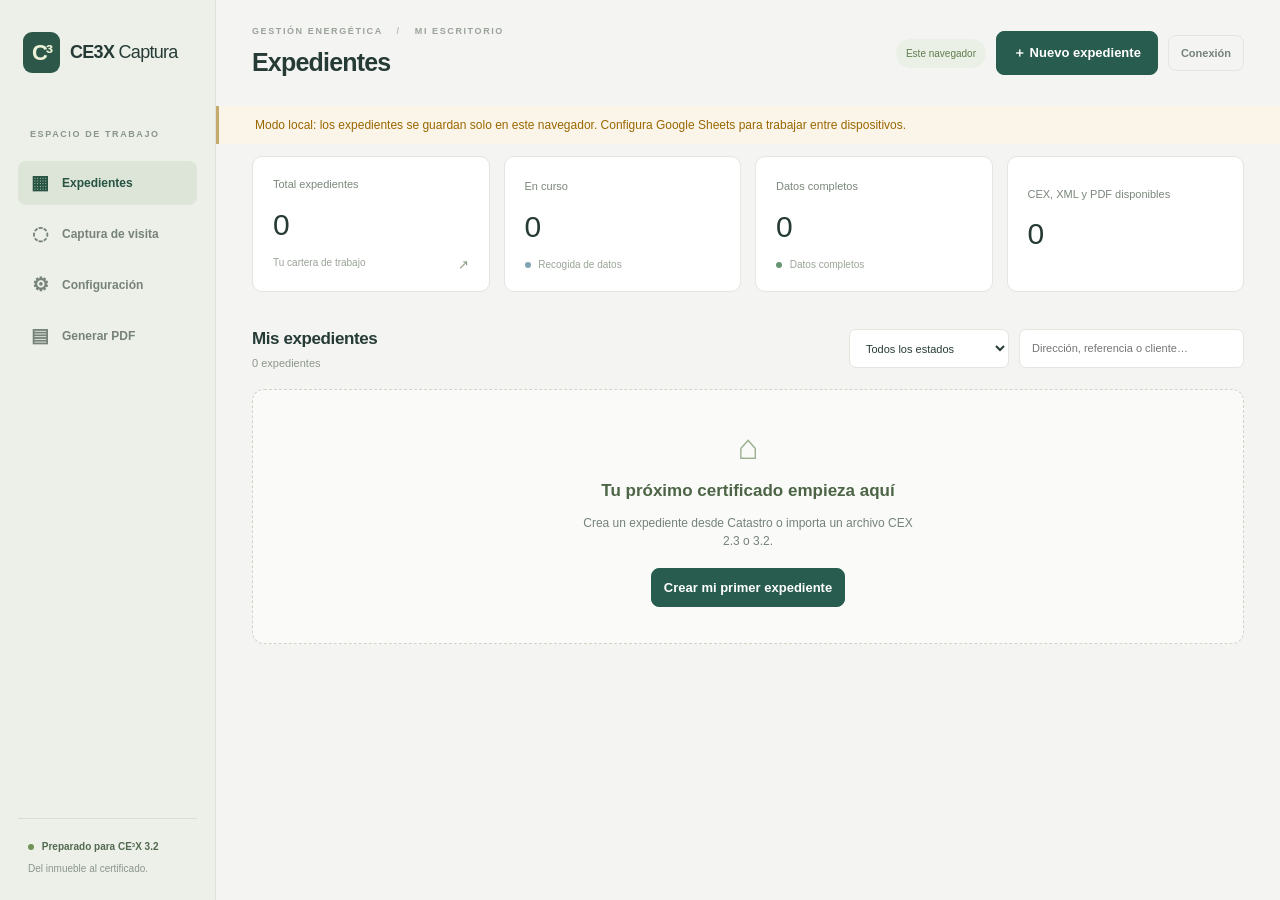
==== docs/index.html @ 3f5df827 "Corregir exportación de Chipre y actualizar titulaciones y estado" ====
<!doctype html>
<html lang="es">
<head>
  <meta charset="utf-8">
  <meta name="viewport" content="width=device-width, initial-scale=1">
  <meta http-equiv="Cache-Control" content="no-store">
  <title>CE3X Captura</title>
  <link rel="stylesheet" href="styles.css?v=20261109-certificate-badge">
  <link rel="stylesheet" href="workspace.css?v=20261103-ce3x32">
</head>
<body>
  <aside class="workspace-nav" aria-label="Navegación principal">
    <a class="workspace-logo" href="index.html"><span class="logo-mark" aria-hidden="true">C³</span><span>CE3X <b>Captura</b></span></a>
    <span class="nav-caption">ESPACIO DE TRABAJO</span>
    <button id="workspaceHome" class="nav-item current" type="button"><span aria-hidden="true">▦</span> Expedientes</button>
    <button id="captureToggle" class="nav-item" type="button" aria-expanded="false" aria-controls="capturePanel"><span aria-hidden="true">◌</span> Captura de visita</button>
    <button id="workspaceSettings" class="nav-item" type="button"><span aria-hidden="true">⚙</span> Configuración</button>
    <button id="reportBtn" class="nav-item" type="button"><span aria-hidden="true">▤</span> Generar PDF</button>
    <div class="nav-bottom"><span class="version-dot"></span> Preparado para CE³X 3.2<small>Del inmueble al certificado.</small></div>
  </aside>
  <header class="topbar">
    <div>
      <p class="breadcrumb">GESTIÓN ENERGÉTICA <span>/</span> MI ESCRITORIO</p>
      <h1>Expedientes</h1>
    </div>
    <div class="actions">
      <span id="storageMode" class="storage-mode">Este navegador</span>
      <button id="newBtn" type="button"><span aria-hidden="true">＋</span> Nuevo expediente</button>
      <button id="configBtn" type="button" class="secondary">Conexión</button>
    </div>
  </header>
  <div id="syncAlert" class="sync-alert" hidden></div>

  <main class="app-shell">
    <section id="capturePanel" class="panel capture-panel" aria-label="Captura por chat">
      <div class="panel-header">
        <div>
          <span class="eyebrow">EN LA VISITA</span><h2>Captura de datos</h2>
          <p id="activeRecordText">Sin expediente abierto.</p>
        </div>
      </div>
      <div class="active-expedient">
        <label>
          <span>Selecciona expediente para el chat</span>
          <select id="activeRecordSelect"></select>
        </label>
      </div>
      <form id="chatForm" class="chat-form">
        <textarea id="chatInput" rows="4" placeholder="Ej: superficie útil habitable 149.40, ventilación del inmueble 0.63, demanda diaria ACS 120, cliente Juan Pérez"></textarea>
        <div class="chat-actions">
          <button type="submit">Enviar</button>
          <button id="voiceBtn" type="button" class="secondary">Dictar</button>
        </div>
      </form>
      <div id="chatLog" class="chat-log" aria-live="polite"></div>
    </section>

    <section class="panel right-panel" aria-label="Expedientes y detalle editable">
      <div id="listView" class="list-view">
        <div class="workspace-stats" aria-label="Estado de los expedientes">
          <button type="button" class="stat-card" data-filter="all"><span>Total expedientes</span><strong id="totalCount">0</strong><small>Tu cartera de trabajo <span>↗</span></small></button>
          <button type="button" class="stat-card" data-filter="PENDIENTE_DATOS"><span>En curso</span><strong id="progressCount">0</strong><small><i class="dot blue"></i> Recogida de datos</small></button>
          <button type="button" class="stat-card" data-filter="COMPLETA"><span>Datos completos</span><strong id="completeCount">0</strong><small><i class="dot green"></i> Datos completos</small></button>
          <button type="button" class="stat-card" data-filter="CERTIFICADO_GENERADO"><span>CEX, XML y PDF disponibles</span><strong id="pdfCount">0</strong></button>
        </div>
        <div class="panel-header">
          <div>
            <h2>Mis expedientes</h2>
            <p id="statusSummary">0 expedientes</p>
          </div>
          <div class="list-filters">
            <select id="statusFilter" aria-label="Filtrar expedientes por estado">
              <option value="all">Todos los estados</option>
              <option value="PENDIENTE_DATOS">En curso</option>
              <option value="COMPLETA">Datos completos</option>
              <option value="CERTIFICADO_GENERADO">CEX, XML y PDF disponibles</option>
            </select>
            <input id="searchInput" type="search" placeholder="Dirección, referencia o cliente…" aria-label="Buscar expedientes">
          </div>
        </div>
        <div id="expedientList" class="expedient-list"></div>
      </div>

      <div id="detailView" class="detail-view" hidden>
        <div class="detail-toolbar">
          <button id="backToListBtn" type="button" class="secondary">Volver a la lista</button>
          <div class="detail-actions">
            <button id="saveDetailBtn" type="submit" form="detailForm">Guardar detalle</button>
            <button id="reviewDataBtn" type="button" class="secondary" title="Consulta qué campos vienen de Catastro o del CEX y cuáles has comprobado">Revisión de datos</button>
            <button id="catastroBtn" type="button" class="secondary">Traer Catastro</button>
            <button id="catastroMapBtn" type="button" class="secondary" title="Abrir la cartografía del Catastro">Cartografía Catastro</button>
            <button id="catastro3dBtn" type="button" class="secondary" title="Abrir el Visor 3D del Catastro">Visor3D Catastro</button>
            <button id="autoEnvelopeBtn" type="button" class="secondary" hidden>Autocompletar envolvente</button>
            <button id="autoSystemsBtn" type="button" class="secondary" hidden>Autocompletar instalaciones</button>
            <button id="copyDataBtn" type="button" class="secondary">Copiar datos</button>
            <button id="deleteRecordBtn" type="button" class="danger">Eliminar expediente</button>
            <button id="downloadJsonBtn" type="button" class="secondary" hidden>Descargar JSON</button>
            <button id="downloadCexBtn" type="button" class="secondary">Exportar a CE³X 3.2</button>
            <button id="issueDesktopReportBtn" type="button" hidden>Generar XML y PDF</button>
            <button id="collectDesktopXmlBtn" type="button" class="secondary" hidden>Recoger XML de CE³X</button>
          </div>
        </div>
        <p id="detailSaveStatus" class="export-note" role="status"></p>
        <label class="report-no-improvements" hidden><input id="issueWithoutImprovements" type="checkbox"> Confirmo que esta emisión no incluye conjuntos de mejora</label>
        <button type="button" id="openCertificateFolder" onclick="openCertificateFolder()" hidden>Abrir carpeta del expediente</button>
        <p id="desktopReportFlow" class="export-note" aria-live="polite" hidden></p>
        <p id="desktopXmlStatus" class="export-note" role="status" hidden></p>

        <div class="record-head">
          <div>
            <h2 id="recordTitle">Detalle del expediente</h2>
            <p id="recordSubtitle">Selecciona o crea una referencia.</p>
          </div>
          <span id="recordBadge" class="badge">BORRADOR</span>
        </div>

        <p class="export-note">Exportación residencial · Revisa y recalcula el expediente en CE³X 3.2 antes de emitir el certificado.</p>
        <nav id="sectionTabs" class="tabs" aria-label="Secciones CE3X"></nav>
        <form id="detailForm">
          <div id="sectionFields" class="section-fields"></div>
        </form>
      </div>
    </section>
  </main>

  <dialog id="certificateFolderDialog" aria-labelledby="certificateFolderTitle">
    <h2 id="certificateFolderTitle">Archivos del expediente</h2>
    <p id="certificateFolderPath"></p>
    <p id="certificateFolderFiles"></p>
    <form method="dialog"><button>Cerrar</button></form>
  </dialog>
  <dialog id="operationDialog" aria-labelledby="operationTitle" aria-describedby="operationMessage">
    <h2 id="operationTitle"></h2>
    <p id="operationMessage" role="status" aria-live="polite"></p>
    <div class="form-actions"><button id="closeOperationBtn" type="button" hidden>Aceptar</button></div>
  </dialog>

  <dialog id="configDialog">
    <form method="dialog" id="configForm">
      <h2>Configuracion</h2>
      <label>Apps Script URL<input name="apiUrl" placeholder="https://script.google.com/macros/s/.../exec"></label>
      <label>APP_SECRET<input name="secret" type="password"></label>
      <label>Clave de Render para PDF<input name="pdfKey" type="password" autocomplete="off"></label>
      <button type="button" class="secondary" id="chooseXmlFolderBtn">Elegir carpeta del asistente CE³X</button>
      <p id="xmlFolderConfigStatus" role="status"></p>
      <p class="dialog-help">Elige la carpeta donde se ejecuta el asistente local. Cada expediente tendrá una carpeta con su nombre y referencia. Dentro se guardan el CEX, el XML y el PDF de cada emisión.</p>
      <fieldset><legend>Técnico certificador por defecto</legend><div id="technicianConfigFields"></div>
      </fieldset>
      <p id="sharedConfigStatus" role="status"></p>
      <p>Sin conexión configurada, los expedientes se guardan en este navegador. Con Google Sheets se usa el archivo compartido; los datos locales no se trasladan automáticamente.</p>
      <div class="form-actions">
        <button type="submit">Guardar config</button>
        <button type="button" class="secondary" id="testConfigBtn">Probar conexión</button>
        <button type="button" class="secondary" id="copyConfigLinkBtn">Copiar enlace config</button>
        <button type="button" class="secondary" id="closeConfigBtn">Cerrar</button>
      </div>
    </form>
  </dialog>

  <dialog id="copyDataDialog">
    <form method="dialog" id="copyDataForm">
      <h2>Copiar datos</h2>
      <label>Expediente origen<select name="sourceId" id="copySourceSelect"></select></label>
      <p>Se copiarán Envolvente térmica e Instalaciones al expediente abierto.</p>
      <p id="copyDataStatus" class="dialog-status" role="status" aria-live="polite"></p>
      <div class="form-actions">
        <button type="submit">Guardar copia</button>
        <button type="button" class="secondary" id="closeCopyDataBtn">Cancelar</button>
      </div>
    </form>
  </dialog>

  <dialog id="newRecordDialog">
    <form method="dialog" id="newRecordForm">
      <h2>Nuevo expediente</h2>
      <fieldset class="new-record-options">
        <legend>Elige una única forma de cargarlo</legend>
        <label class="new-record-option">
          <input type="radio" name="newRecordMode" value="catastro" checked>
          <span>
            <strong>Introducir referencia catastral</strong>
          </span>
        </label>
        <label class="new-record-option">
          <input type="radio" name="newRecordMode" value="cex">
          <span>
            <strong>Cargar .cex local</strong>
          </span>
        </label>
      </fieldset>
      <label id="newRecordReferenceField">Referencia catastral
        <input name="reference" inputmode="latin" maxlength="20" autocomplete="off" placeholder="20 caracteres">
      </label>
      <label id="newRecordFileField" hidden>Archivo .cex
        <input name="cexFile" type="file" accept=".cex,application/octet-stream">
      </label>
      <p id="newRecordHelp" class="dialog-help">Se creará el expediente y se consultará Catastro automáticamente.</p>
      <p id="newRecordStatus" class="dialog-status" role="status" aria-live="polite" hidden></p>
      <div class="form-actions">
        <button type="submit" id="createNewRecordBtn"><span class="button-spinner" aria-hidden="true"></span><span id="createNewRecordBtnLabel">Crear expediente</span></button>
        <button type="button" class="secondary" id="closeNewRecordBtn">Cancelar</button>
      </div>
    </form>
  </dialog>

  <dialog id="reportDialog" aria-labelledby="reportTitle">
    <form id="reportForm">
      <span class="eyebrow">INFORME DE CERTIFICACIÓN</span>
      <h2 id="reportTitle">Del XML al PDF</h2>
      <p class="dialog-help">Selecciona el XML que has generado en CE³X 3.2. El generador oficial validará sus datos y creará el informe.</p>
      <label>Certificado en XML<input name="xmlFile" type="file" accept=".xml,application/xml,text/xml" required></label>
      <p class="dialog-help">¿Tienes un CEX? Ábrelo y calcula el expediente en CE³X 3.2; después genera su XML. El CEX por sí solo no sustituye ese cálculo.</p>
      <p id="reportStatus" class="report-status" role="status" aria-live="polite"></p>
      <p id="cloudReportHelp" hidden>Al generar el PDF se enviará el XML a Render. El servicio puede tardar en arrancar. La clave se toma de Configuración.</p>
      <a id="cloudReportLink" class="button-link" href="https://ce3x-pdf-prueba.onrender.com/" target="_blank" rel="noopener noreferrer" hidden>Abrir generador web de PDF</a>
      <div class="form-actions"><button id="generateReportBtn" type="submit">Generar y descargar PDF</button><button id="closeReportBtn" type="button" class="secondary">Cerrar</button></div>
    </form>
  </dialog>
  <dialog id="referencesDialog" aria-labelledby="referencesTitle">
    <form id="referencesForm">
      <span class="eyebrow">IDENTIFICACIÓN DEL EDIFICIO</span>
      <h2 id="referencesTitle">Referencias catastrales</h2>
      <p class="dialog-help">Introduce una referencia de 20 caracteres por línea. La primera será la principal; puedes cambiar el orden, añadir o retirar referencias.</p>
      <label>Referencias del expediente<textarea id="referenceListInput" rows="6" spellcheck="false" autocomplete="off"></textarea></label>
      <p id="referencesStatus" class="dialog-status" role="status" aria-live="polite"></p>
      <div class="form-actions"><button id="saveReferencesBtn" type="submit">Guardar referencias</button><button id="closeReferencesBtn" type="button" class="secondary">Cancelar</button></div>
    </form>
  </dialog>
  <dialog id="estimationDialog" aria-labelledby="estimationTitle">
    <form id="estimationForm">
      <span class="eyebrow">INSTALACIONES · CE³X 3.2</span>
      <h2 id="estimationTitle">Parámetros y rendimiento</h2>
      <p class="dialog-help">Guarda los parámetros de los equipos importados y recalcula sus rendimientos. Esta función no calcula la calificación energética del edificio.</p>
      <label>Equipo<select id="estimationEquipment"></select></label>
      <fieldset id="estimationFields" class="estimation-fields"></fieldset>
      <p id="estimationStatus" class="report-status" role="status" aria-live="polite"></p>
      <div class="form-actions"><button id="calculateEstimationBtn" type="submit">Recalcular y guardar</button><button id="saveEstimationBtn" type="button" class="secondary">Guardar parámetros</button><button id="closeEstimationBtn" type="button" class="secondary">Cerrar</button></div>
    </form>
  </dialog>
  <dialog id="reviewDialog" aria-labelledby="reviewTitle">
    <div class="review-dialog-content">
      <span class="eyebrow">CALIDAD DE LOS DATOS</span>
      <h2 id="reviewTitle">Origen y revisión de datos</h2>
      <p>Comprueba cada dato o tabla con la documentación del expediente. Esta revisión es una declaración del usuario; no calcula ni valida la calificación energética.</p>
      <p id="reviewSummary" role="status"></p>
      <div class="review-list" id="reviewList"></div>
      <form id="reviewCheckForm" hidden>
        <h3 id="reviewFieldTitle"></h3><p id="reviewValuePreview"></p><p id="reviewFieldEvidence"></p>
        <label>Comprobado por<input id="reviewBy" maxlength="120" required></label>
        <label>Documento o cálculo de referencia<input id="reviewDocument" maxlength="500" required></label>
        <label class="review-attestation"><input id="reviewAttested" type="checkbox" required>He contrastado el dato o la tabla con esa referencia.</label>
        <div class="form-actions"><button type="submit">Guardar comprobación</button><button type="button" class="secondary" id="reviewUncheckBtn">Marcar pendiente</button></div>
      </form>
      <p id="reviewStatus" class="dialog-status" role="status"></p>
      <div class="form-actions"><button id="closeReviewBtn" type="button" class="secondary">Cerrar</button></div>
    </div>
  </dialog>
  <dialog id="solarDialog" aria-labelledby="solarTitle">
    <form id="solarForm">
      <span class="eyebrow">ENVOLVENTE TÉRMICA</span>
      <h2 id="solarTitle">Protecciones solares</h2>
      <p class="dialog-help">Edita voladizos y retranqueos. Los factores se calculan en el navegador y se incorporan al CEX. El cálculo energético completo del edificio sigue siendo necesario.</p>
      <label>Aplicar a<select id="solarWindow"></select></label>
      <p id="solarOrientation"></p>
      <p class="dialog-help">Medidas en metros: L es el vuelo horizontal; D, la separación vertical entre el hueco y el voladizo; H, la altura del hueco; W, su anchura; R, la profundidad del retranqueo. Si hay retranqueo, mide L desde el centro del acristalamiento.</p>
      <div id="solarFields"></div>
      <p id="solarPreview" role="status" aria-live="polite"></p>
      <p id="solarStatus" class="dialog-status" role="status"></p>
      <div class="form-actions"><button id="saveSolarBtn" type="submit">Guardar protecciones</button><button id="closeSolarBtn" type="button" class="secondary">Cerrar</button></div>
    </form>
  </dialog>
  <dialog id="windowDialog" aria-labelledby="windowTitle">
    <form id="windowForm" novalidate>
      <span class="eyebrow">ENVOLVENTE TÉRMICA</span>
      <h2 id="windowTitle">Propiedades térmicas de huecos</h2>
      <label>Aplicar a<select id="windowSelector"></select></label>
      <label>Modo de definición<select id="windowMode"><option>Conocidas</option><option>Estimadas</option></select></label>
      <p class="dialog-help">Conocidas: introduce valores respaldados por documentación o ensayos. Estimadas: elige vidrio y marco para calcular sus valores. Completa el porcentaje de marco y su absortividad en la tabla.</p>
      <fieldset id="windowKnownFields"><legend>Valores de la ventana antes de añadir doble ventana</legend>
        <label>U vidrio (W/m²K)<input data-window-value="uVidrio" inputmode="decimal"></label>
        <label>g vidrio (0–1)<input data-window-value="gVidrio" inputmode="decimal"></label>
        <label>U marco (W/m²K)<input data-window-value="uMarco" inputmode="decimal"></label>
      </fieldset>
      <fieldset id="windowEstimatedFields" hidden><legend>Características observadas</legend>
        <label>Tipo de vidrio<select id="windowGlass"></select></label>
        <label>Tipo de marco<select id="windowFrame"></select></label>
      </fieldset>
      <label class="solar-enabled"><input id="windowDouble" type="checkbox">Doble ventana</label>
      <p class="dialog-help">Doble ventana significa dos ventanas paralelas en el mismo hueco. Es distinto de un acristalamiento doble. Esta opción aplica la corrección de CE³X; no calcula la calificación energética del edificio.</p>
      <p id="windowPreview" role="status" aria-live="polite"></p>
      <p id="windowStatus" class="dialog-status" role="status"></p>
      <div class="form-actions"><button id="saveWindowBtn" type="submit">Guardar propiedades</button><button id="closeWindowBtn" type="button" class="secondary">Cerrar</button></div>
    </form>
  </dialog>
  <script src="window-model.js?v=20261108-window-bulk"></script>
  <script src="solar-tables.js?v=20261106-window"></script>
  <script src="solar-model.js?v=20261108-solar-bulk"></script>
  <script src="reports.js?v=20261107-issue-flow"></script>
  <script src="cex-import.js?v=20261109-building-selectors"></script>
  <script src="ce3x-locations.js?v=20261106-window"></script>
  <script src="cex-32.js?v=20261109-chipre"></script>
  <script src="estimation-model.js?v=20261106-window"></script>
  <script src="review-model.js?v=20261106-window"></script>
  <script src="workspace.js?v=20261108-certificate-versions"></script>
  <script src="app.js?v=20261109-titulaciones"></script>
  <script src="estimation-ui.js?v=20261108-report-preflight"></script>
  <script src="references-ui.js?v=20261106-window"></script>
  <script src="review-ui.js?v=20261106-window"></script>
  <script src="solar-ui.js?v=20261108-solar-bulk"></script>
  <script src="window-ui.js?v=20261108-solar-bulk"></script>
</body>
</html>
---- docs/styles.css ----
:root {
  --bg: #f4f6f8;
  --panel: #ffffff;
  --text: #17202a;
  --muted: #667085;
  --line: #d8dee6;
  --brand: #176b5b;
  --brand-dark: #0f4f43;
  --ok: #137333;
  --warn: #9a6700;
  --error: #b42318;
}

* {
  box-sizing: border-box;
}

body {
  margin: 0;
  background: var(--bg);
  color: var(--text);
  font-family: Arial, Helvetica, sans-serif;
  font-size: 15px;
}

.topbar {
  align-items: center;
  background: #fff;
  border-bottom: 1px solid var(--line);
  display: flex;
  gap: 16px;
  justify-content: space-between;
  padding: 14px 18px;
}

h1,
h2,
p {
  margin: 0;
}

h1 {
  font-size: 22px;
}

h2 {
  font-size: 17px;
}

p,
small {
  color: var(--muted);
}

.actions,
.chat-actions,
.form-actions {
  align-items: center;
  display: flex;
  flex-wrap: wrap;
  gap: 8px;
}

.storage-mode {
  border: 1px solid var(--line);
  border-radius: 999px;
  color: var(--muted);
  font-size: 13px;
  font-weight: 700;
  padding: 7px 10px;
  white-space: nowrap;
}

.storage-mode.local {
  background: #fff7e6;
  border-color: #f5d089;
  color: var(--warn);
}

.storage-mode.sheet {
  background: #edf7ed;
  border-color: #b7dfbd;
  color: var(--ok);
}

.sync-alert {
  background: #fff7e6;
  border-bottom: 1px solid #f5d089;
  color: var(--warn);
  font-weight: 700;
  padding: 10px 18px;
}

button {
  background: var(--brand);
  border: 1px solid var(--brand);
  border-radius: 6px;
  color: #fff;
  cursor: pointer;
  font: inherit;
  font-weight: 700;
  padding: 9px 12px;
}

button.secondary,
.tab {
  background: #fff;
  color: var(--brand-dark);
}

button.danger {
  background: #fff;
  border-color: #f3b8b2;
  color: var(--error);
}

button:disabled {
  cursor: not-allowed;
  opacity: .55;
}

.app-shell {
  display: grid;
  gap: 16px;
  grid-template-columns: minmax(340px, 440px) minmax(0, 1fr);
  padding: 16px;
}

.panel {
  background: var(--panel);
  border: 1px solid var(--line);
  border-radius: 8px;
  min-width: 0;
}

.capture-panel,
.right-panel {
  max-height: calc(100vh - 96px);
}

.capture-panel,
.list-view {
  overflow: auto;
}

.capture-panel {
  display: grid;
  grid-template-rows: auto auto auto minmax(220px, 1fr);
}

.right-panel {
  overflow: hidden;
}

.list-view {
  height: calc(100vh - 96px);
  max-height: calc(100vh - 96px);
}

.detail-view {
  display: flex;
  flex-direction: column;
  height: calc(100vh - 96px);
  max-height: calc(100vh - 96px);
}

.panel-header,
.record-head {
  align-items: center;
  border-bottom: 1px solid var(--line);
  display: flex;
  gap: 12px;
  justify-content: space-between;
  padding: 14px;
}

.panel-header.compact {
  border-top: 1px solid var(--line);
}

.panel-header input,
.panel-header select {
  max-width: 160px;
}

.list-filters {
  display: flex;
  flex-wrap: wrap;
  gap: 8px;
  justify-content: flex-end;
}

.list-filters button {
  min-width: 120px;
}

.chat-log {
  display: grid;
  gap: 10px;
  min-height: 340px;
  overflow: auto;
  padding: 14px;
}

.chat-message {
  border: 1px solid var(--line);
  border-radius: 8px;
  line-height: 1.4;
  overflow-wrap: anywhere;
  padding: 10px 12px;
  white-space: pre-wrap;
}

.chat-message.assistant {
  background: #f8faf9;
}

.chat-message.user {
  background: #eef7f4;
  border-color: #b8ddd3;
  justify-self: end;
  max-width: 88%;
}

.chat-form {
  background: #f1fbf8;
  border-bottom: 1px solid #b8ddd3;
  border-top: 1px solid #b8ddd3;
  display: grid;
  gap: 10px;
  padding: 14px;
}

.chat-form textarea {
  border-color: #9fd1c6;
  min-height: 112px;
}

.expedient-list {
  display: grid;
}

.empty-list {
  color: var(--muted);
  padding: 18px 14px;
}

.expedient-card {
  background: transparent;
  border: 0;
  border-top: 1px solid var(--line);
  color: inherit;
  display: grid;
  gap: 12px;
  padding: 14px;
  text-align: left;
  width: 100%;
}

.expedient-card:hover,
.expedient-card.active {
  background: #eef7f4;
}

.expedient-main strong,
.expedient-main span {
  display: block;
  overflow-wrap: anywhere;
}

.expedient-main span {
  color: var(--muted);
  margin-top: 4px;
}

.expedient-meta {
  color: var(--muted);
  display: grid;
  gap: 3px;
  grid-template-columns: 1fr;
}

.expedient-meta span {
  overflow: hidden;
  text-overflow: ellipsis;
  white-space: nowrap;
}

.section-status {
  display: flex;
  flex-wrap: wrap;
  gap: 6px;
}

.section-pill,
.badge {
  border-radius: 999px;
  font-size: 12px;
  font-weight: 700;
  padding: 5px 8px;
  white-space: nowrap;
}

.section-pill.done,
.badge.COMPLETA {
  background: #edf7ed;
  border: 1px solid #b7dfbd;
  color: var(--ok);
}

.badge.CERTIFICADO_GENERADO {
  background: #e0f2fe;
  border: 1px solid #7dd3fc;
  color: #075985;
}

.section-pill.partial,
.badge.PENDIENTE_DATOS {
  background: #fff7e6;
  border: 1px solid #f5d089;
  color: var(--warn);
}

.section-pill.missing,
.badge.BORRADOR {
  background: #f2f4f7;
  border: 1px solid #d0d5dd;
  color: var(--muted);
}

.badge.ERROR {
  background: #fff0ee;
  border: 1px solid #ffd0ca;
  color: var(--error);
}

.tabs {
  align-items: center;
  border-bottom: 1px solid var(--line);
  display: flex;
  flex: 0 0 auto;
  gap: 8px;
  min-height: 58px;
  overflow-x: auto;
  overflow-y: hidden;
  padding: 12px 14px;
}

.detail-toolbar {
  align-items: center;
  background: #fff;
  border-bottom: 1px solid var(--line);
  display: flex;
  gap: 10px;
  justify-content: space-between;
  padding: 12px 14px;
  position: sticky;
  top: 0;
  flex: 0 0 auto;
  z-index: 2;
}

.detail-actions {
  display: flex;
  flex-wrap: wrap;
  gap: 8px;
  justify-content: flex-end;
}

[hidden] {
  display: none !important;
}

.tab.active {
  background: var(--brand);
  color: #fff;
}

.tab {
  line-height: 1.15;
  min-height: 38px;
  white-space: nowrap;
}

.record-head {
  flex: 0 0 auto;
}

form {
  padding: 14px;
}

#detailForm {
  flex: 1;
  min-height: 0;
  overflow: auto;
}

fieldset {
  border: 1px solid var(--line);
  border-radius: 8px;
  display: grid;
  gap: 12px;
  grid-template-columns: repeat(3, minmax(0, 1fr));
  margin: 0 0 14px;
  padding: 14px;
}

legend {
  color: var(--brand-dark);
  font-weight: 700;
  padding: 0 6px;
}

label {
  color: var(--muted);
  display: grid;
  gap: 6px;
}

label span {
  color: var(--muted);
}

input,
textarea,
select {
  border: 1px solid var(--line);
  border-radius: 6px;
  color: var(--text);
  font: inherit;
  min-width: 0;
  padding: 9px 10px;
  width: 100%;
}

textarea {
  resize: vertical;
}

.active-expedient {
  background: #fbfdfc;
  border-bottom: 1px solid var(--line);
  padding: 12px 14px;
}

.active-expedient label {
  display: grid;
  gap: 6px;
}

.input-with-unit {
  align-items: center;
  display: grid;
  gap: 8px;
  grid-template-columns: minmax(0, 1fr) auto;
}

.input-with-unit small {
  white-space: nowrap;
}

.image-field {
  display: grid;
  gap: 8px;
}

.image-preview {
  border: 1px solid var(--line);
  border-radius: 6px;
  display: block;
  max-height: 160px;
  max-width: 100%;
  object-fit: contain;
}

.image-link,
.image-empty {
  align-items: center;
  border: 1px solid var(--line);
  border-radius: 6px;
  color: var(--muted);
  display: flex;
  min-height: 44px;
  padding: 0 12px;
  text-decoration: none;
}

.image-link {
  color: var(--accent);
}

.table-fieldset {
  display: block;
}

.table-label {
  display: grid;
  gap: 8px;
}

.table-wrap {
  overflow-x: auto;
}

table {
  border-collapse: collapse;
  min-width: 880px;
  width: 100%;
}

th,
td {
  border: 1px solid var(--line);
  padding: 6px;
  vertical-align: top;
}

th {
  background: #f3f6f8;
  color: var(--text);
  font-size: 13px;
  text-align: left;
}

td:first-child,
td:nth-child(2),
th:first-child,
th:nth-child(2) {
  color: var(--muted);
  text-align: center;
  width: 44px;
}

td:first-child input,
th:first-child input {
  min-width: 0;
  width: auto;
}

td input,
td select {
  border: 0;
  border-radius: 0;
  min-width: 120px;
  padding: 5px;
}

.table-actions {
  display: flex;
  flex-wrap: wrap;
  gap: 8px;
  margin-top: 8px;
}

dialog {
  border: 1px solid var(--line);
  border-radius: 8px;
  max-width: 560px;
  width: calc(100% - 32px);
}

dialog::backdrop {
  background: rgba(15, 23, 42, .35);
}

#configForm,
#copyDataForm,
#newRecordForm {
  display: grid;
  gap: 14px;
}

#newRecordForm {
  text-align: center;
}

.new-record-options {
  border: 1px solid var(--line);
  display: grid;
  grid-template-columns: repeat(2, minmax(0, 1fr));
  gap: 8px;
  margin: 0;
  padding: 10px;
  text-align: left;
}

.new-record-options legend {
  color: var(--muted);
  font-size: 13px;
  text-align: left;
  padding: 0 5px;
}

.new-record-option {
  align-items: center;
  border: 1px solid transparent;
  border-radius: 6px;
  cursor: pointer;
  display: flex;
  gap: 10px;
  justify-content: center;
  min-height: 76px;
  padding: 9px;
  text-align: center;
}

.new-record-option:has(input:checked) {
  background: #eef7f4;
  border-color: #b8ddd3;
}

.new-record-option span {
  display: block;
}

.dialog-help,
.dialog-status {
  color: var(--muted);
  margin: 0;
}

.dialog-status {
  align-items: center;
  color: var(--accent);
  display: flex;
  gap: 8px;
  justify-content: center;
  font-weight: 700;
}

#newRecordForm > label {
  text-align: left;
}

#newRecordForm .form-actions {
  justify-content: center;
}

.button-spinner {
  animation: button-spin .8s linear infinite;
  border: 2px solid currentColor;
  border-right-color: transparent;
  border-radius: 50%;
  display: none;
  height: 13px;
  margin-right: 7px;
  vertical-align: -2px;
  width: 13px;
}

#createNewRecordBtn.is-loading .button-spinner {
  display: inline-block;
}

@keyframes button-spin {
  to { transform: rotate(360deg); }
}

@media (max-width: 980px) {
  .topbar,
  .app-shell {
    display: block;
  }

  .actions {
    margin-top: 12px;
  }

  .app-shell {
    padding: 10px;
  }

  .new-record-options {
    grid-template-columns: 1fr;
  }

  .panel {
    margin-bottom: 12px;
  }

  .capture-panel,
  .right-panel {
    max-height: none;
    overflow: visible;
  }

  .detail-view {
    height: auto;
    max-height: none;
  }

  .list-view {
    height: auto;
    max-height: none;
  }

  .chat-log {
    min-height: 260px;
  }

  .detail-toolbar {
    align-items: stretch;
    display: grid;
  }

  .detail-actions {
    justify-content: stretch;
  }

  .detail-actions button {
    flex: 1 1 150px;
  }

  fieldset {
    grid-template-columns: 1fr;
  }
}
/* Advanced installation input stays separate from the wide inventory tables. */
.estimation-tools { grid-column: 1 / -1; padding: 16px; border: 1px solid #d7e3e2; border-radius: 14px; background: #f4faf8; }
.estimation-tools p { margin: 10px 0 0; color: #4d6561; font-size: .9rem; }
#estimationDialog .estimation-fields { display: grid; grid-template-columns: repeat(2,minmax(0,1fr)); gap: 14px; margin: 16px 0; border: 0; padding: 0; min-width: 0; }
#estimationDialog .estimation-fields > p { grid-column: 1 / -1; }
#estimationDialog .estimation-fields label { display: flex; flex-direction: column; gap: 8px; justify-content: space-between; }
@media (max-width: 540px) { #estimationDialog .estimation-fields { grid-template-columns: minmax(0,1fr); } }
.estimation-result { margin: 0; padding: 12px; background: #e8f3ef; border-radius: 10px; font-size: .9rem; }
.reference-tools { grid-column: 1 / -1; }
.reference-tools p { margin: 8px 0 0; font-size: .85rem; color: #667568; }
#referenceListInput { font-family: ui-monospace,Consolas,monospace; text-transform: uppercase; }
#reviewDialog { width: min(960px,94vw); max-height: 90vh; }
.review-dialog-content { display: grid; gap: 12px; }
.review-list { display: grid; gap: 8px; max-height: 35vh; overflow: auto; }
.review-entry { display: grid; grid-template-columns: 2fr 1fr 1fr; gap: 12px; text-align: left; color: #20372e; background: #f4f7f4; border: 1px solid #cedbd2; padding: 12px; }
.review-entry strong { font-size: .85rem; }
.review-entry span { font-size: .8rem; }
#reviewCheckForm { display: grid; gap: 10px; }
#reviewCheckForm[hidden] { display: none; }
.review-attestation { display: flex; align-items: center; gap: 10px; }
.review-attestation input { width: auto; }
@media(max-width:600px) { .review-entry { grid-template-columns: 1fr; gap: 4px; } }
/* Solar editor stays inside the viewport on phones and desktops. */
#solarDialog{width:min(680px,calc(100vw - 24px));max-height:calc(100dvh - 24px);overflow:auto;box-sizing:border-box}
#solarForm{display:grid;gap:12px}
#solarFields{display:grid;gap:12px}
#solarFields fieldset{display:block;min-width:0;border:1px solid var(--line);border-radius:8px;padding:14px}
.solar-enabled{display:flex;align-items:center;gap:8px;margin-bottom:12px}
.solar-enabled input{width:auto}
.solar-dimensions{display:grid;grid-template-columns:repeat(3,minmax(0,1fr));gap:10px}
.solar-dimensions label{min-width:0}
.solar-dimensions input{width:100%;box-sizing:border-box}
@media(max-width:480px){.solar-dimensions{grid-template-columns:1fr}#solarDialog{padding:16px}}
#windowDialog{width:min(680px,calc(100vw - 24px));max-height:calc(100dvh - 24px);overflow:auto;box-sizing:border-box}
#windowForm{display:grid;gap:12px}
#windowForm fieldset{display:grid;gap:12px;min-width:0;padding:14px;border:1px solid var(--line);border-radius:8px}
#windowForm fieldset[hidden]{display:none}

#configDialog { width: min(920px, calc(100% - 32px)); max-height: 90vh; }
#configForm fieldset { display: block; min-width: 0; }
#technicianConfigFields { display: grid; grid-template-columns: repeat(auto-fit, minmax(min(100%, 250px), 1fr)); gap: 12px 16px; }
#technicianConfigFields input { width: 100%; min-width: 0; }
#sharedConfigStatus:empty { display: none; }

.tab[data-completion]::before { content: ''; display: inline-block; width: .55rem; height: .55rem; border-radius: 50%; margin-inline-end: .45rem; background: #ad363d; }
.tab[data-completion="partial"]::before { background: #a66a12; }
.tab[data-completion="done"]::before { background: #23754b; }
#detailSaveStatus:empty { display: none; }
.energy-scale { list-style: none; padding: 0; max-width: 550px; }
.energy-scale li { --size: 35%; display: grid; grid-template-columns: 5rem minmax(8rem, 1fr) 4.5rem; align-items: center; gap: .45rem; margin-block: .3rem; }
.energy-scale strong { width: var(--size); min-width: 2rem; padding: .3rem 1rem .3rem .4rem; box-sizing: border-box; background: var(--grade); color: #151a16; text-align: right; clip-path: polygon(0 0, 90% 0, 100% 50%, 90% 100%, 0 100%); }
.energy-scale [data-grade="A"] { --grade: #47b264; }
.energy-scale [data-grade="B"] { --grade: #71bd52; --size: 45%; }
.energy-scale [data-grade="C"] { --grade: #a8cb43; --size: 55%; }
.energy-scale [data-grade="D"] { --grade: #f7df42; --size: 65%; }
.energy-scale [data-grade="E"] { --grade: #edb51b; --size: 75%; }
.energy-scale [data-grade="F"] { --grade: #ff8e42; --size: 85%; }
.energy-scale [data-grade="G"] { --grade: #ef6560; --size: 95%; }
.energy-scale [aria-current] { font-weight: 700; }
.energy-metrics { display: grid; grid-template-columns: minmax(0, 1fr) auto; gap: .55rem 1rem; max-width: 620px; }
.energy-metrics dd { margin: 0; }

.section-fields .report-settings { grid-template-columns: minmax(0, 2fr) minmax(0, 1fr); align-items: start; }
.report-settings-column { display: grid; align-content: start; gap: 1rem; min-width: 0; }
.report-settings-column label { display: grid; gap: .4rem; }
.report-settings-column .report-no-improvements { display: flex; align-items: flex-start; gap: .55rem; }
.report-no-improvements[hidden] { display: none; }
@media (max-width: 760px) {
  .section-fields .report-settings { grid-template-columns: minmax(0, 1fr); }
}
.report-no-improvements input { width: auto; }

#operationMessage { white-space: pre-line; }

.acs-tank { display: grid; gap: 6px; min-width: 190px; margin-top: 8px; }
.acs-tank[hidden] { display: none; }
.acs-tank label { display: grid; gap: 3px; }
---- docs/workspace.css ----
/* CE3X workspace — quiet mineral palette, clear hierarchy, keyboard-first forms. */
:root{--bg:#f4f5f2;--panel:#fff;--text:#263b36;--muted:#74827a;--line:#e1e6df;--brand:#275c4e;--brand-dark:#1b4239;--accent:#275c4e;--nav-width:216px}
body{font-family:Inter,"Segoe UI",Arial,sans-serif;font-size:14px;line-height:1.5;background:var(--bg)}
button,input,select,textarea{font-family:inherit}button{border-radius:8px;font-size:13px;font-weight:600;transition:background .15s,border-color .15s}button:focus-visible,a:focus-visible,input:focus-visible,select:focus-visible,textarea:focus-visible,summary:focus-visible{outline:3px solid #91b99d;outline-offset:3px}
button:hover{filter:brightness(.97)}[hidden]{display:none!important}
.workspace-nav{position:fixed;inset:0 auto 0 0;width:var(--nav-width);padding:32px 18px 24px;background:#edf0e9;border-right:1px solid #dce2d7;display:flex;flex-direction:column;gap:7px;z-index:30}
.workspace-logo{display:flex;align-items:center;gap:10px;text-decoration:none;color:var(--text);font-size:18px;font-weight:700;letter-spacing:-.7px;margin:0 5px 48px}.workspace-logo b{font-weight:400}.logo-mark{background:#2c5749;color:#eef3d8;width:37px;height:41px;display:grid;place-items:center;border-radius:9px;font-size:22px;letter-spacing:-2px}
.nav-caption{font-size:9px;font-weight:700;letter-spacing:1.6px;margin:0 12px 12px;color:#8a968b}.nav-item{border:0;color:#778378;background:transparent;display:flex;gap:12px;align-items:center;text-align:left;padding:12px;font-size:12px;white-space:nowrap}.nav-item>span{font-size:19px;line-height:20px;width:20px;text-align:center}.nav-item.current{color:#275343;background:#dce5d7}.nav-item:hover{background:#e2e8dc}.nav-bottom{margin-top:auto;padding:20px 10px 0;border-top:1px solid #d7dfd0;color:#526950;font-size:10px;font-weight:600}.nav-bottom small{display:block;font-size:10px;font-weight:400;color:#8a968b;margin-top:7px}.version-dot,.dot{display:inline-block;width:6px;height:6px;border-radius:50%;background:#6e9455;margin-right:5px}.dot.amber{background:#bd9a51}.dot.blue{background:#82a4b0}.dot.green{background:#679573}
.topbar{margin-left:var(--nav-width);height:106px;padding:22px 36px;background:var(--bg);border:0;gap:20px}.topbar h1{font-size:25px;font-weight:650;letter-spacing:-.8px;margin-top:5px}.breadcrumb{font-size:9px;font-weight:600;letter-spacing:1.6px;color:#9aa299}.breadcrumb span{margin:0 10px;color:#b8bfb4}.topbar .actions{gap:10px;flex-wrap:wrap}.topbar #newBtn{padding:11px 16px}.topbar #configBtn{font-size:11px;background:transparent;border-color:var(--line);color:var(--muted)}.storage-mode{background:#eaf0e5!important;border:0;color:#617c50!important;font-weight:500;font-size:10px;padding:7px 10px}.sync-alert{margin-left:var(--nav-width);margin-right:0;border:0;border-left:3px solid #c5aa6e;background:#faf5e8;font-size:12px;font-weight:500;padding:10px 36px}
.app-shell{margin-left:var(--nav-width);padding:12px 36px 36px;display:block}.right-panel{border:0;background:transparent;border-radius:0;max-height:none;overflow:visible}.list-view,.detail-view{height:auto;max-height:none;overflow:visible}.workspace-overview{position:relative;overflow:hidden;display:flex;justify-content:space-between;align-items:center;gap:32px;background:#e6ecdf;border:1px solid #dce5d5;border-radius:14px;padding:34px 38px;margin-bottom:24px;min-height:232px}.eyebrow{font-size:9px;font-weight:700;letter-spacing:2px;color:#7b8c6c;display:block;margin-bottom:12px}.overview-copy h2{font-size:35px;line-height:1.13;letter-spacing:-1.2px;font-weight:550;color:#36543d}.overview-copy>p{max-width:340px;font-size:12px;line-height:1.7;margin-top:14px;color:#7b8875}.overview-tags{display:flex;gap:8px;margin-top:18px;flex-wrap:wrap}.overview-tags span{font-size:9px;color:#6d7f61;background:#f2f5ec;border:1px solid #d6e0cd;border-radius:5px;padding:4px 8px}.building-drawing{width:280px;max-width:36%;color:#79916c;flex-shrink:0;margin-right:20px}
.workspace-stats{display:grid;grid-template-columns:repeat(4,minmax(0,1fr));gap:14px;margin-bottom:34px}.stat-card{display:block;background:#fff;border:1px solid var(--line);color:var(--text);text-align:left;padding:17px 20px;border-radius:10px}.stat-card>span{font-size:11px;font-weight:500;color:#7b877b}.stat-card>strong{display:block;font-size:30px;font-weight:500;letter-spacing:-1px;margin:8px 0}.stat-card small{font-size:10px;color:#9aA498;font-weight:400;display:block}.stat-card small>span{float:right;color:#8c9b80;font-size:13px}.stat-card:hover{border-color:#9dae90;background:#fafcf7}
.list-view>.panel-header{border:0;padding:0 0 18px;align-items:center;flex-wrap:wrap;gap:16px}.panel-header h2{font-size:17px;font-weight:600;letter-spacing:-.4px}.panel-header p{font-size:11px;margin-top:3px;color:#8d978b}.list-filters{display:flex;gap:10px;flex-wrap:wrap}.list-filters select,.list-filters input{background:#fff;border:1px solid var(--line);border-radius:7px;padding:10px 12px;font-size:11px;min-height:38px}.list-filters input{min-width:225px}.expedient-list{gap:12px}.expedient-card{border:1px solid var(--line);border-radius:10px;background:#fff;padding:23px 24px;grid-template-columns:minmax(200px,1.25fr) minmax(160px,1fr) auto;gap:16px;align-items:center}.expedient-card:hover,.expedient-card.active{background:#fcfdf9;border-color:#a9baa0}.expedient-main strong{font-size:14px;font-weight:650;letter-spacing:-.2px}.expedient-main span{font-size:10px;letter-spacing:.4px;color:#929d90;margin-top:6px}.expedient-meta{font-size:11px;line-height:1.8}.section-status{grid-column:1/-1;padding-top:14px;border-top:1px solid #f0f2ed;gap:8px}.section-pill{font-size:9px;padding:4px 8px;font-weight:500;border-radius:5px}.badge{font-size:9px;border-radius:5px;font-weight:600;letter-spacing:.3px;padding:6px 9px}.empty-list{display:flex;align-items:center;flex-direction:column;text-align:center;border:1px dashed #ccd7c5;border-radius:12px;padding:36px 20px;background:#fafbf8;gap:10px}.empty-list strong{font-size:17px;font-weight:550;color:#4d6447}.empty-list p{font-size:12px;max-width:330px}.empty-list button{margin-top:8px}.empty-symbol{font-size:35px;color:#9aad8d;line-height:1.2}
.capture-panel{display:none;position:fixed;right:22px;top:110px;bottom:24px;width:350px;max-height:none;border-radius:12px;box-shadow:0 16px 65px #233d3029;z-index:25;overflow:auto;background:#fff}.capture-open .capture-panel{display:grid;grid-template-rows:auto auto auto minmax(130px,1fr)}.capture-open .right-panel{margin-right:370px}.capture-panel .panel-header{padding:20px}.capture-panel .eyebrow{margin-bottom:4px}.capture-panel .active-expedient{padding:15px 18px}.capture-panel label{font-size:11px}.capture-panel .chat-form{padding:16px;background:#f5f8f1;border-color:var(--line)}.chat-form textarea{font-size:12px;min-height:100px;background:white;border-color:#dce4d5;border-radius:8px}.chat-message{font-size:12px;line-height:1.6;border-radius:9px}.chat-log{padding:16px;min-height:160px}
.detail-view{border:1px solid var(--line);border-radius:12px;overflow:hidden;background:#fff}.detail-toolbar{background:#fafbf7;border-bottom:1px solid var(--line);padding:15px 20px;gap:12px;flex-wrap:wrap}.detail-actions{gap:7px;flex-wrap:wrap}.detail-actions button{font-size:10px;padding:8px 10px}#downloadCexBtn{background:#2a5b49;color:#fff;border-color:#2a5b49}#deleteRecordBtn{margin-left:auto;border-color:transparent;background:transparent;color:#b88173}#backToListBtn{font-size:11px;background:transparent;border-color:transparent}.record-head{padding:24px 24px 14px;border:0}.record-head h2{font-size:22px;letter-spacing:-.6px}.record-head p{font-size:12px;margin-top:6px}.export-note{padding:0 24px 18px;font-size:10px;color:#8d9987}.tabs{border-top:1px solid #f0f2ed;border-bottom:1px solid var(--line);padding:0 18px;gap:5px;background:white;overflow-x:auto;flex-wrap:nowrap}.tab{white-space:nowrap;border:0;border-bottom:2px solid transparent;border-radius:0;font-size:11px;color:#8b9785;padding:15px 12px}.tab.active{background:transparent;color:#365c42;border-bottom-color:#688c56}.section-fields{padding:24px}.section-fields fieldset{border:1px solid var(--line);border-radius:9px;padding:22px;margin-bottom:20px;gap:18px}.section-fields legend{font-size:12px;font-weight:600;padding:0 9px;color:#627357}label{font-size:11px;color:#788570;font-weight:500}input,textarea,select{border-radius:6px;border-color:#dfe6d9;padding:10px;color:var(--text);background:#fcfdfb;font-size:13px}.section-fields input:focus,.section-fields select:focus{background:#fff}.table-wrap{border-radius:8px;border:1px solid var(--line)}table{font-size:11px}th{font-weight:500;background:#f3f6ef;color:#78866f}dialog{border:1px solid var(--line);border-radius:15px;padding:28px;box-shadow:0 22px 100px #233d302b}dialog h2{font-size:22px;letter-spacing:-.5px}dialog::backdrop{background:#233d3055;backdrop-filter:blur(3px)}.dialog-help{font-size:12px;line-height:1.7}
@media(min-width:1500px){.app-shell{padding-left:48px;padding-right:48px}.topbar{padding-left:48px;padding-right:48px}.workspace-overview{min-height:250px}.overview-copy h2{font-size:40px}.building-drawing{width:330px}}
@media(max-width:1100px){:root{--nav-width:178px}.workspace-nav{padding:25px 12px}.workspace-logo{font-size:16px}.topbar{padding:20px 22px}.app-shell{padding:10px 22px 28px}.workspace-overview{padding:26px}.overview-copy h2{font-size:30px}.stat-card{padding:14px}.expedient-card{grid-template-columns:minmax(150px,1fr) auto}.expedient-meta{grid-column:1;grid-row:2}.expedient-card>.section-status{grid-row:3}.capture-open .right-panel{margin-right:0}.capture-panel{width:350px}.detail-toolbar{display:flex}.detail-actions button{flex:0 1 auto}}
@media(max-width:760px){:root{--nav-width:0px}.workspace-nav{position:sticky;top:0;width:auto;height:58px;flex-direction:row;align-items:center;padding:7px 14px;border-right:0;border-bottom:1px solid var(--line);gap:6px}.workspace-logo{font-size:13px;margin:0 auto 0 0;gap:7px}.logo-mark{height:30px;width:28px;font-size:18px}.workspace-logo b,.nav-caption,.nav-bottom{display:none}.nav-item{font-size:10px;padding:8px;gap:5px}.nav-item>span{font-size:16px;width:14px}.topbar{height:auto;min-height:100px;display:flex;padding:20px 16px;align-items:flex-start;flex-wrap:wrap;gap:12px}.topbar h1{font-size:23px}.breadcrumb{font-size:8px}.topbar .actions{margin:0;gap:7px}.topbar #newBtn{font-size:11px;padding:9px 12px}.topbar #configBtn{display:none}.app-shell{padding:4px 16px 30px}.sync-alert{padding:10px 16px}.workspace-overview{padding:24px;min-height:210px;margin-bottom:16px}.overview-copy h2{font-size:29px}.overview-copy>p{font-size:11px}.building-drawing{position:absolute;right:-35px;top:25px;opacity:.22;width:190px;max-width:48%}.overview-copy{position:relative;z-index:1}.workspace-stats{grid-template-columns:repeat(2,minmax(0,1fr));gap:10px;margin-bottom:26px}.stat-card{padding:15px}.stat-card>strong{font-size:26px;margin:5px 0}.list-view>.panel-header{display:flex;align-items:flex-start}.list-filters{width:100%;gap:8px}.list-filters input{min-width:0;flex:1;width:130px}.list-filters select{width:145px}.expedient-card{padding:18px;gap:10px}.section-status{gap:5px}.section-pill{white-space:normal}.expedient-main strong{font-size:13px}.capture-panel{top:70px;bottom:12px;left:12px;right:12px;width:auto}.capture-open .right-panel{margin:0}.detail-actions{display:flex}.detail-actions button{flex:1 1 120px}.detail-toolbar{padding:12px;display:flex}.record-head{padding:20px}.record-head h2{font-size:19px}.section-fields{padding:14px}.section-fields fieldset{padding:16px;grid-template-columns:1fr}.tabs{padding:0 8px}.tab{font-size:10px;padding:14px 10px}.export-note{padding:0 20px 16px}.new-record-options{grid-template-columns:1fr}dialog{padding:22px}.section-fields .table-wrap{max-width:100%}}
#reportForm{display:grid;gap:16px}#reportForm input[type=file]{display:block;margin-top:8px;max-width:100%;width:100%}.report-status{white-space:pre-wrap;overflow-wrap:anywhere;font-size:12px;max-height:220px;overflow:auto;background:#f3f6ef;border-radius:8px;padding:12px}.report-status:empty{display:none}
@media(prefers-reduced-motion:reduce){*,*::before,*::after{transition:none!important;animation:none!important;scroll-behavior:auto!important}}
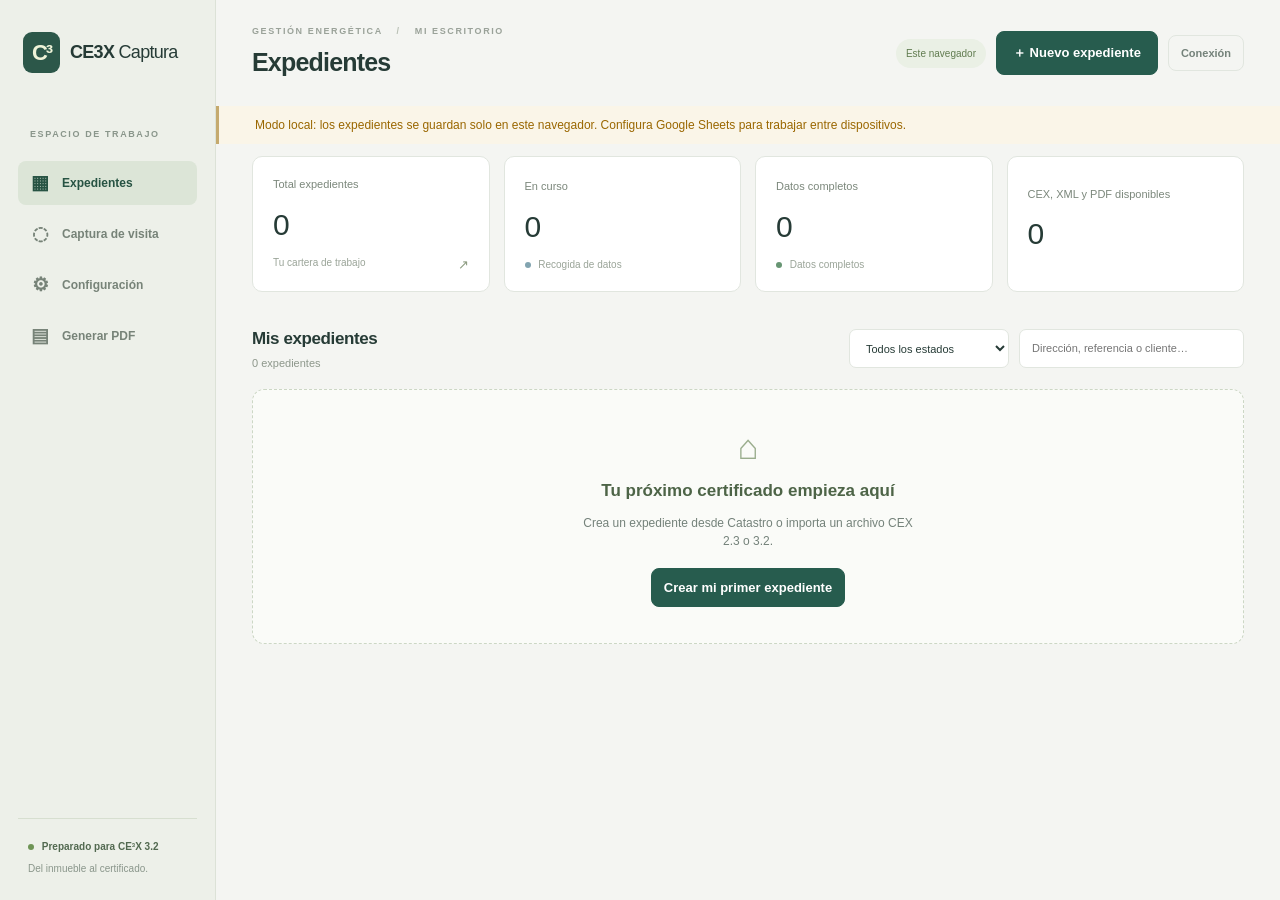
==== commit fa742935: "Generar informes fotovoltaicos anterior y posterior" ====
--- a/docs/index.html
+++ b/docs/index.html
@@ -5,7 +5,7 @@
   <meta name="viewport" content="width=device-width, initial-scale=1">
   <meta http-equiv="Cache-Control" content="no-store">
   <title>CE3X Captura</title>
-  <link rel="stylesheet" href="styles.css?v=20261109-certificate-badge">
+  <link rel="stylesheet" href="styles.css?v=20261113-informes-fv">
   <link rel="stylesheet" href="workspace.css?v=20261103-ce3x32">
 </head>
 <body>
@@ -296,13 +296,13 @@
   <script src="solar-tables.js?v=20261106-window"></script>
   <script src="solar-model.js?v=20261108-solar-bulk"></script>
   <script src="reports.js?v=20261107-issue-flow"></script>
-  <script src="cex-import.js?v=20261109-building-selectors"></script>
-  <script src="ce3x-locations.js?v=20261106-window"></script>
-  <script src="cex-32.js?v=20261109-chipre"></script>
+  <script src="cex-import.js?v=20261113-fotovoltaica-mensual"></script>
+  <script src="ce3x-locations.js?v=20261111-building-data"></script>
+  <script src="cex-32.js?v=20261113-fotovoltaica-mensual"></script>
   <script src="estimation-model.js?v=20261106-window"></script>
   <script src="review-model.js?v=20261106-window"></script>
   <script src="workspace.js?v=20261108-certificate-versions"></script>
-  <script src="app.js?v=20261109-titulaciones"></script>
+  <script src="app.js?v=20261113-informes-fv"></script>
   <script src="estimation-ui.js?v=20261108-report-preflight"></script>
   <script src="references-ui.js?v=20261106-window"></script>
   <script src="review-ui.js?v=20261106-window"></script>
--- a/docs/styles.css
+++ b/docs/styles.css
@@ -779,7 +779,17 @@
 .energy-metrics dd { margin: 0; }
 
 .section-fields .report-settings { grid-template-columns: minmax(0, 2fr) minmax(0, 1fr); align-items: start; }
+.section-fields .building-definition { align-items: start; }
+.building-images {
+  grid-column: 1 / -1;
+  display: grid;
+  grid-template-columns: repeat(auto-fit, minmax(min(100%, 240px), 1fr));
+  align-items: start;
+  gap: 18px;
+}
 .report-settings-column { display: grid; align-content: start; gap: 1rem; min-width: 0; }
+.report-settings-heading { grid-column: 1 / -1; margin: 0; }
+.report-settings [hidden] { display: none; }
 .report-settings-column label { display: grid; gap: .4rem; }
 .report-settings-column .report-no-improvements { display: flex; align-items: flex-start; gap: .55rem; }
 .report-no-improvements[hidden] { display: none; }
